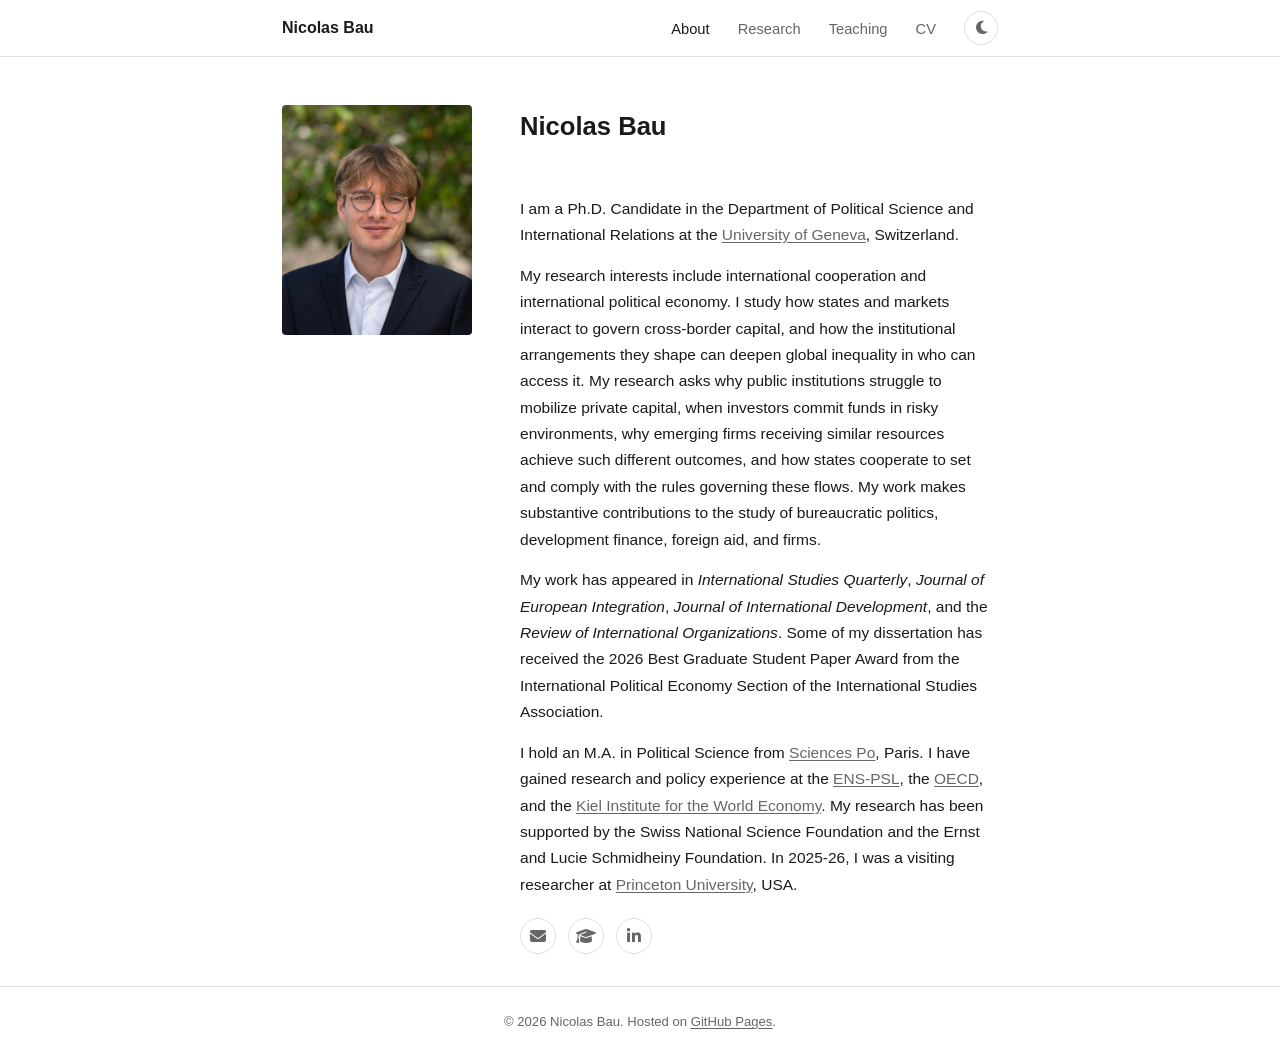
==== index.html @ 44554282 "Revise order of topics in research interests section Reordered topics in research interests for clar" ====
<!DOCTYPE html>
<html lang="en">
<head>
    <meta charset="UTF-8">
    <meta name="viewport" content="width=device-width, initial-scale=1.0">
    <title>Nicolas Bau</title>
    <link rel="stylesheet" href="style.css">
    <link rel="preconnect" href="https://fonts.googleapis.com">
    <link rel="preconnect" href="https://fonts.gstatic.com" crossorigin>
    <link href="https://fonts.googleapis.com/css2?family=Source+Sans+3:wght@300;400;600;700&family=Source+Serif+4:wght@400;600&display=swap" rel="stylesheet">
    <link rel="stylesheet" href="https://cdnjs.cloudflare.com/ajax/libs/font-awesome/6.5.1/css/all.min.css">
</head>
<body>

    <!-- Navigation -->
    <nav class="navbar">
        <div class="nav-container">
            <a href="index.html" class="nav-name">Nicolas Bau</a>
            <button class="nav-toggle" aria-label="Toggle navigation">
                <span></span><span></span><span></span>
            </button>
            <ul class="nav-links">
                <li><a href="index.html" class="active">About</a></li>
                <li><a href="research.html">Research</a></li>
                <li><a href="teaching.html">Teaching</a></li>
                <li><a href="cv.html">CV</a></li>
            </ul>
            <button class="theme-toggle" aria-label="Toggle dark mode" title="Toggle dark/light mode">
                <i class="fas fa-moon"></i>
            </button>
        </div>
    </nav>

    <!-- Main Content -->
    <main class="container">
        <section class="about-section">
            <div class="about-photo">
                <img src="photo.jpg" alt="Nicolas Bau">
            </div>
            <div class="about-text">
                <h1>Nicolas Bau</h1>
                <p class="subtitle"><br></p>
                <p class="bio">
                    I am a Ph.D. Candidate in the Department of Political Science and International Relations at the <a href="https://www.unige.ch/sciences-societe/speri/" target="_blank" class="bio-link">University of Geneva</a>, Switzerland. 

                </p>
                <p class="bio">
                    My research interests include international cooperation and international political economy. I study how states and markets interact to govern cross-border capital, and how the institutional arrangements they shape can deepen global inequality in who can access it. My research asks why public institutions struggle to mobilize private capital, when investors commit funds in risky environments, why emerging firms receiving similar resources achieve such different outcomes, and how states cooperate to set and comply with the rules governing these flows. My work makes substantive contributions to the study of bureaucratic politics, development finance, foreign aid, and firms. 

                    
                </p>

                <p class="bio">
                My work has appeared in <em>International Studies Quarterly</em>, <em>Journal of European Integration</em>, <em>Journal of International Development</em>, and the <em>Review of International Organizations</em>. Some of my dissertation has received the 2026 Best Graduate Student Paper Award from the International Political Economy Section of the International Studies Association.  
                    </p>

                <p class="bio">
                    I hold an M.A. in Political Science from <a href="https://www.sciencespo.fr/ecole-recherche/en/" target="_blank" class="bio-link">Sciences Po</a>, Paris. I have gained research and policy experience at the <a href="https://www.ens.psl.eu" target="_blank" class="bio-link">ENS-PSL</a>, the <a href="https://www.oecd.org/en/about/committees/development-assistance-committee.html" target="_blank" class="bio-link">OECD</a>, and the <a href="https://www.kielinstitut.de/?" target="_blank" class="bio-link">Kiel Institute for the World Economy</a>. My research has been supported by the Swiss National Science Foundation and the Ernst and Lucie Schmidheiny Foundation. In 2025-26, I was a visiting researcher at <a href="https://politics.princeton.edu/" target="_blank" class="bio-link">Princeton University</a>, USA. 
 
                </p>

                <div class="contact-links">
                    <a href="mailto:nicolas.bau@unige.ch" title="Email"><i class="fas fa-envelope"></i></a>
                    <a href="https://scholar.google.com/citations?user=7ZSGZasAAAAJ&hl=fr&oi=ao" title="Google Scholar" target="_blank"><i class="fas fa-graduation-cap"></i></a>
                    <a href="https://www.linkedin.com/in/nicolasbau/" title="LinkedIn" target="_blank"><i class="fab fa-linkedin-in"></i></a>
                </div>
            </div>
        </section>
    </main>

    <footer>
        <div class="container">
            <p>&copy; 2026 Nicolas Bau. Hosted on <a href="https://pages.github.com/" target="_blank">GitHub Pages</a>.</p>
        </div>
    </footer>

    <script src="script.js"></script>
</body>
</html>
---- style.css ----
/* ── Reset & Base ───────────────────────────────── */
*, *::before, *::after {
    margin: 0;
    padding: 0;
    box-sizing: border-box;
}

:root {
    --text:       #1a1a1a;
    --text-light: #666;
    --bg:         #fff;
    --bg-card:    #fff;
    --border:     #e0e0e0;
    --radius:     4px;
}

html { scroll-behavior: smooth; }

body {
    font-family: -apple-system, BlinkMacSystemFont, "Segoe UI", Roboto, "Helvetica Neue", Arial, sans-serif;
    font-size: 16px;
    line-height: 1.7;
    color: var(--text);
    background: var(--bg);
    min-height: 100vh;
    display: flex;
    flex-direction: column;
    transition: background-color 0.25s, color 0.25s;
}

a {
    color: inherit;
    text-decoration: none;
    transition: color 0.15s;
}

/* ── Container ─────────────────────────────────── */
.container {
    max-width: 780px;
    margin: 0 auto;
    padding: 0 2rem;
}

/* ── Navigation ────────────────────────────────── */
.navbar {
    background: var(--bg);
    border-bottom: 1px solid var(--border);
    position: sticky;
    top: 0;
    z-index: 100;
    transition: background 0.25s, border-color 0.25s;
}

.nav-container {
    max-width: 780px;
    margin: 0 auto;
    padding: 0 2rem;
    display: flex;
    align-items: center;
    height: 56px;
    gap: 1rem;
}

.nav-name {
    font-weight: 600;
    font-size: 1rem;
    color: var(--text);
    flex-shrink: 0;
}

.nav-name:hover { color: var(--text-light); }

.nav-links {
    list-style: none;
    display: flex;
    gap: 0.25rem;
    margin-left: auto;
}

.nav-links a {
    color: var(--text-light);
    padding: 0.35rem 0.75rem;
    border-radius: var(--radius);
    font-size: 0.92rem;
    transition: color 0.15s;
}

.nav-links a:hover,
.nav-links a.active {
    color: var(--text);
}

/* Mobile nav toggle */
.nav-toggle {
    display: none;
    background: none;
    border: none;
    cursor: pointer;
    padding: 0.5rem;
    margin-left: auto;
}

.nav-toggle span {
    display: block;
    width: 22px;
    height: 2px;
    background: var(--text);
    margin: 5px 0;
    transition: 0.3s;
}

/* Theme toggle */
.theme-toggle {
    background: none;
    border: 1px solid var(--border);
    border-radius: 50%;
    width: 34px;
    height: 34px;
    cursor: pointer;
    display: flex;
    align-items: center;
    justify-content: center;
    font-size: 0.95rem;
    color: var(--text-light);
    transition: all 0.2s;
    flex-shrink: 0;
}

.theme-toggle:hover {
    color: var(--text);
    border-color: var(--text-light);
}

/* ── About Section ─────────────────────────────── */
.about-section {
    display: flex;
    gap: 3rem;
    align-items: flex-start;
    padding: 3rem 0 2rem;
}

.about-photo { flex-shrink: 0; }

.about-photo img {
    width: 190px;
    height: 230px;
    object-fit: cover;
    border-radius: var(--radius);
    display: block;
}

.about-text h1 {
    font-size: 1.6rem;
    font-weight: 600;
    color: var(--text);
    margin-bottom: 0.15rem;
}

.subtitle {
    color: var(--text-light);
    font-size: 1rem;
    margin-bottom: 1.1rem;
}

.bio {
    font-size: 0.97rem;
    color: var(--text);
    margin-bottom: 0.9rem;
    line-height: 1.7;
}

.bio-link {
    color: var(--text-light);
    text-decoration: underline;
    text-underline-offset: 2px;
}

.bio-link:hover { color: var(--text); }

.contact-links {
    display: flex;
    gap: 0.75rem;
    margin-top: 1.25rem;
}

.contact-links a {
    display: flex;
    align-items: center;
    justify-content: center;
    width: 36px;
    height: 36px;
    border-radius: 50%;
    border: 1px solid var(--border);
    color: var(--text-light);
    font-size: 1rem;
    transition: color 0.15s, border-color 0.15s;
}

.contact-links a:hover {
    color: var(--text);
    border-color: var(--text-light);
}

/* ── Page Header ───────────────────────────────── */
.page-header {
    padding: 2.8rem 0 0;
    margin-bottom: 2.2rem;
}

.page-header h1 {
    font-size: 1.5rem;
    font-weight: 600;
    color: var(--text);
}

/* ── Research Sections ─────────────────────────── */
.research-category {
    margin-bottom: 2rem;
}

.research-category h2 {
    font-size: 0.78rem;
    font-weight: 600;
    color: var(--text-light);
    text-transform: uppercase;
    letter-spacing: 0.09em;
    margin-bottom: 1.2rem;
    padding-bottom: 0.4rem;
    border-bottom: 1px solid var(--border);
}

.paper {
    margin-bottom: 1.5rem;
    padding-bottom: 1.5rem;
    border-bottom: 1px solid var(--border);
}

.paper:last-child { border-bottom: none; }

.paper-num {
    color: var(--text-light);
    font-size: 0.88rem;
    margin-right: 0.1rem;
}

.paper-title {
    font-size: 0.97rem;
    font-weight: 500;
    color: var(--text);
    margin-bottom: 0.2rem;
    line-height: 1.5;
}

.paper-title a {
    color: inherit;
    text-decoration: none;
}

.paper-title a:hover { text-decoration: underline; text-underline-offset: 2px; }

.paper-authors {
    font-size: 0.9rem;
    color: var(--text-light);
    margin-bottom: 0.15rem;
}

.paper-venue {
    font-size: 0.9rem;
    color: var(--text-light);
    margin-bottom: 0.35rem;
}

.paper-status {
    display: block;
    font-size: 0.9rem;
    font-style: italic;
    color: var(--text-light);
    margin-bottom: 0.3rem;
}

.paper-actions {
    display: flex;
    flex-wrap: wrap;
    gap: 0.4rem;
    align-items: flex-start;
    margin-top: 0.4rem;
}

.paper-links {
    display: flex;
    flex-wrap: wrap;
    gap: 0.4rem;
    margin-top: 0.35rem;
}

.paper-links a,
.paper-actions > a {
    display: inline-block;
    font-size: 0.82rem;
    padding: 1px 9px;
    border: 1px solid var(--border);
    border-radius: 3px;
    color: var(--text-light);
    transition: color 0.15s, border-color 0.15s;
}

.paper-links a:hover,
.paper-actions > a:hover {
    color: var(--text);
    border-color: var(--text-light);
}

/* Abstract toggle */
details.paper-abstract {
    display: block;
    margin-top: 0.35rem;
    margin-bottom: 0.1rem;
}

details.paper-abstract summary {
    font-size: 0.84rem;
    color: var(--text-light);
    cursor: pointer;
    padding: 0;
    border: none;
    background: none;
    display: inline-flex;
    align-items: center;
    gap: 0.3rem;
    list-style: none;
    user-select: none;
    transition: color 0.15s;
}

details.paper-abstract summary::-webkit-details-marker { display: none; }

details.paper-abstract summary::before {
    content: "▸";
    font-size: 0.65rem;
    display: inline-block;
    transition: transform 0.15s;
}

details.paper-abstract[open] summary::before {
    transform: rotate(90deg);
}

details.paper-abstract summary:hover { color: var(--text); }

details.paper-abstract .abstract-content {
    margin-top: 0.5rem;
    padding-left: 0.85rem;
    border-left: 2px solid var(--border);
    font-size: 0.9rem;
    line-height: 1.65;
    color: var(--text-light);
}

/* ── Works in Progress ─────────────────────────── */
.wip-list {
    list-style: none;
    padding: 0;
}

.wip-list li {
    font-size: 0.95rem;
    color: var(--text);
    padding: 0.45rem 0;
    padding-left: 1.1rem;
    position: relative;
    border-bottom: 1px solid var(--border);
}

.wip-list li:last-child { border-bottom: none; }

.wip-list li::before {
    content: "–";
    position: absolute;
    left: 0;
    color: var(--text-light);
}

.wip-coauthors {
    color: var(--text-light);
    font-size: 0.9rem;
}

/* ── Teaching ──────────────────────────────────── */
.course {
    margin-bottom: 1.6rem;
    padding-bottom: 1.6rem;
    border-bottom: 1px solid var(--border);
}

.course:last-child { border-bottom: none; }

.course h3 {
    font-size: 0.97rem;
    font-weight: 500;
    color: var(--text);
    margin-bottom: 0.15rem;
}

.course-meta {
    font-size: 0.88rem;
    color: var(--text-light);
    margin-bottom: 0.6rem;
}

.course p {
    font-size: 0.92rem;
    color: var(--text-light);
    line-height: 1.65;
}

/* ── CV Page ───────────────────────────────────── */
.cv-download {
    display: inline-flex;
    align-items: center;
    gap: 0.5rem;
    padding: 0.55rem 1.25rem;
    border: 1px solid var(--border);
    border-radius: var(--radius);
    color: var(--text-light);
    font-size: 0.92rem;
    font-weight: 500;
    transition: color 0.15s, border-color 0.15s;
}

.cv-download:hover {
    color: var(--text);
    border-color: var(--text-light);
}

.cv-embed {
    margin-top: 1.5rem;
    width: 100%;
    height: 800px;
    border: 1px solid var(--border);
    border-radius: var(--radius);
}

/* ── Footer ────────────────────────────────────── */
footer {
    margin-top: auto;
    padding: 1.5rem 0;
    text-align: center;
    font-size: 0.82rem;
    color: var(--text-light);
    border-top: 1px solid var(--border);
}

footer a {
    color: var(--text-light);
    text-decoration: underline;
    text-underline-offset: 2px;
}

/* ── Dark Mode ─────────────────────────────────── */
[data-theme="dark"] {
    --text:       #e0e0e0;
    --text-light: #999;
    --bg:         #1a1a1a;
    --bg-card:    #242424;
    --border:     #333;
}

/* ── Responsive ────────────────────────────────── */
@media (max-width: 680px) {
    .about-section {
        flex-direction: column;
        align-items: center;
        text-align: center;
        gap: 1.5rem;
        padding: 2rem 0;
    }

    .about-photo img { width: 150px; height: 185px; }

    .contact-links { justify-content: center; }

    .nav-toggle { display: flex; flex-direction: column; }

    .nav-links {
        display: none;
        position: absolute;
        top: 56px;
        left: 0;
        right: 0;
        background: var(--bg);
        border-bottom: 1px solid var(--border);
        flex-direction: column;
        padding: 0.75rem 2rem;
        gap: 0;
    }

    .nav-links.open { display: flex; }

    .nav-links a {
        display: block;
        padding: 0.6rem 0;
        border-bottom: 1px solid var(--border);
    }

    .nav-links a:last-child { border-bottom: none; }

    /* hide theme toggle next to hamburger on mobile, keep it in nav */
    .nav-toggle { order: 2; margin-left: auto; }
    .theme-toggle { order: 3; }
}
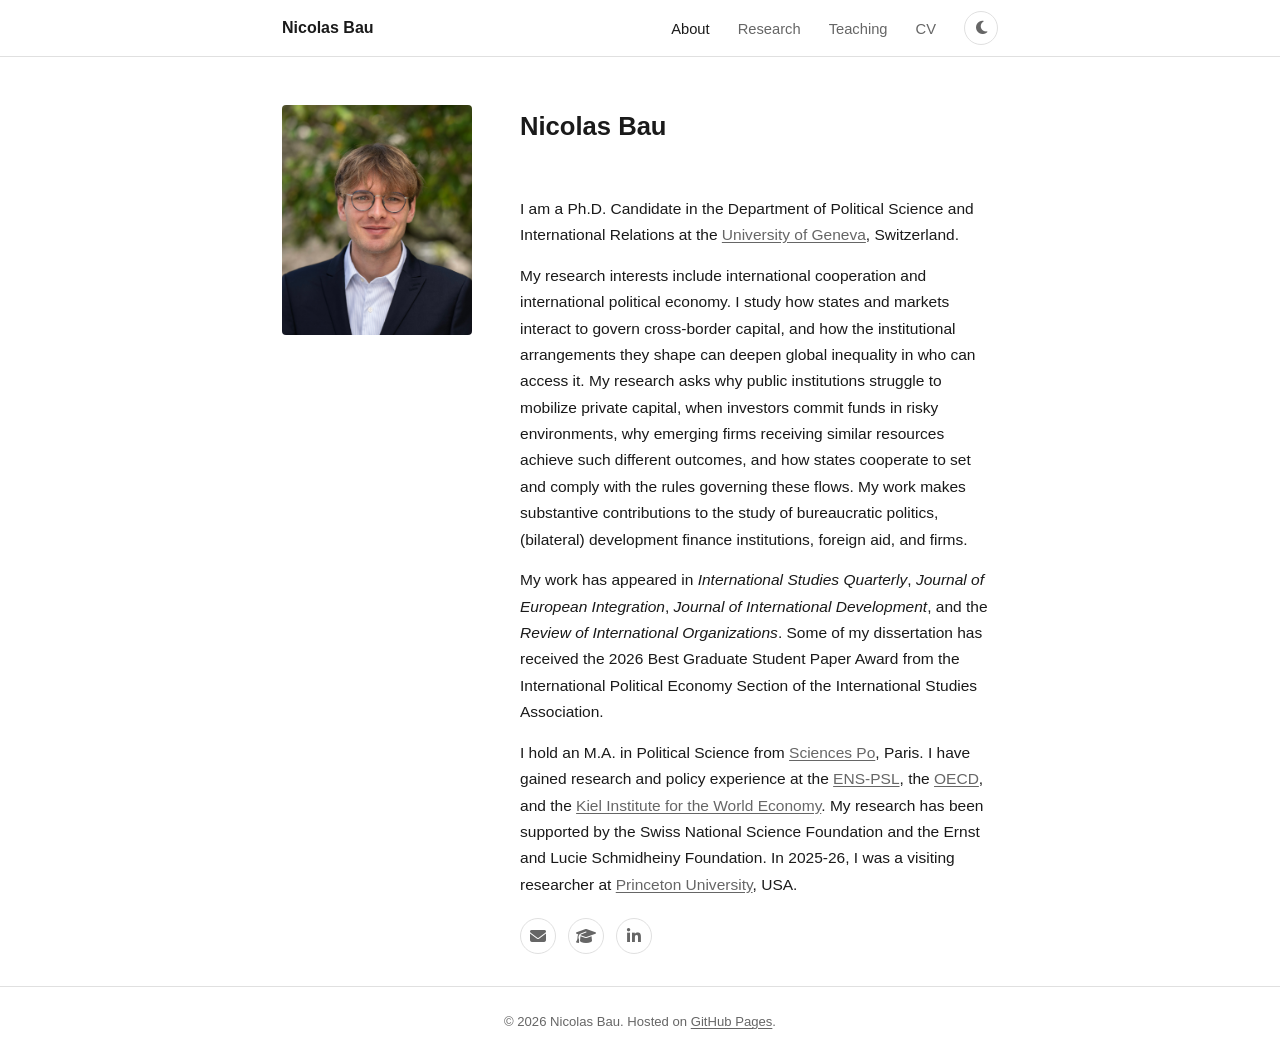
==== commit e535bb5e: "Refine research interests description Updated research interests to include 'bilateral' in developme" ====
--- a/index.html
+++ b/index.html
@@ -45,7 +45,7 @@
 
                 </p>
                 <p class="bio">
-                    My research interests include international cooperation and international political economy. I study how states and markets interact to govern cross-border capital, and how the institutional arrangements they shape can deepen global inequality in who can access it. My research asks why public institutions struggle to mobilize private capital, when investors commit funds in risky environments, why emerging firms receiving similar resources achieve such different outcomes, and how states cooperate to set and comply with the rules governing these flows. My work makes substantive contributions to the study of bureaucratic politics, development finance, foreign aid, and firms. 
+                    My research interests include international cooperation and international political economy. I study how states and markets interact to govern cross-border capital, and how the institutional arrangements they shape can deepen global inequality in who can access it. My research asks why public institutions struggle to mobilize private capital, when investors commit funds in risky environments, why emerging firms receiving similar resources achieve such different outcomes, and how states cooperate to set and comply with the rules governing these flows. My work makes substantive contributions to the study of bureaucratic politics, (bilateral) development finance institutions, foreign aid, and firms. 
 
                     
                 </p>
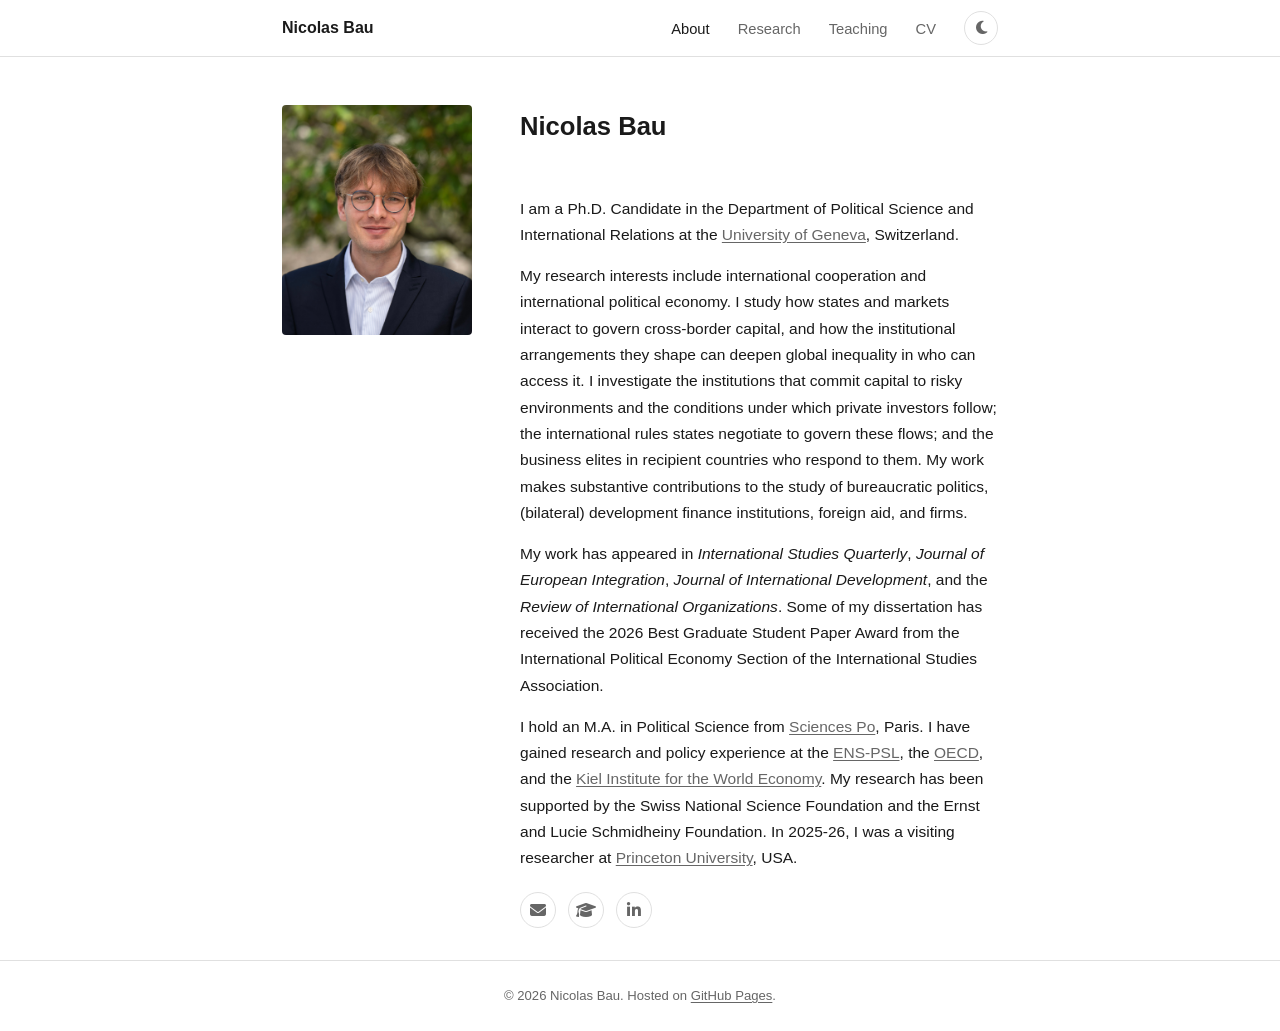
==== commit 62352895: "Update index.html" ====
--- a/index.html
+++ b/index.html
@@ -45,7 +45,7 @@
 
                 </p>
                 <p class="bio">
-                    My research interests include international cooperation and international political economy. I study how states and markets interact to govern cross-border capital, and how the institutional arrangements they shape can deepen global inequality in who can access it. My research asks why public institutions struggle to mobilize private capital, when investors commit funds in risky environments, why emerging firms receiving similar resources achieve such different outcomes, and how states cooperate to set and comply with the rules governing these flows. My work makes substantive contributions to the study of bureaucratic politics, (bilateral) development finance institutions, foreign aid, and firms. 
+                    My research interests include international cooperation and international political economy. I study how states and markets interact to govern cross-border capital, and how the institutional arrangements they shape can deepen global inequality in who can access it. I investigate the institutions that commit capital to risky environments and the conditions under which private investors follow; the international rules states negotiate to govern these flows; and the business elites in recipient countries who respond to them. My work makes substantive contributions to the study of bureaucratic politics, (bilateral) development finance institutions, foreign aid, and firms. 
 
                     
                 </p>
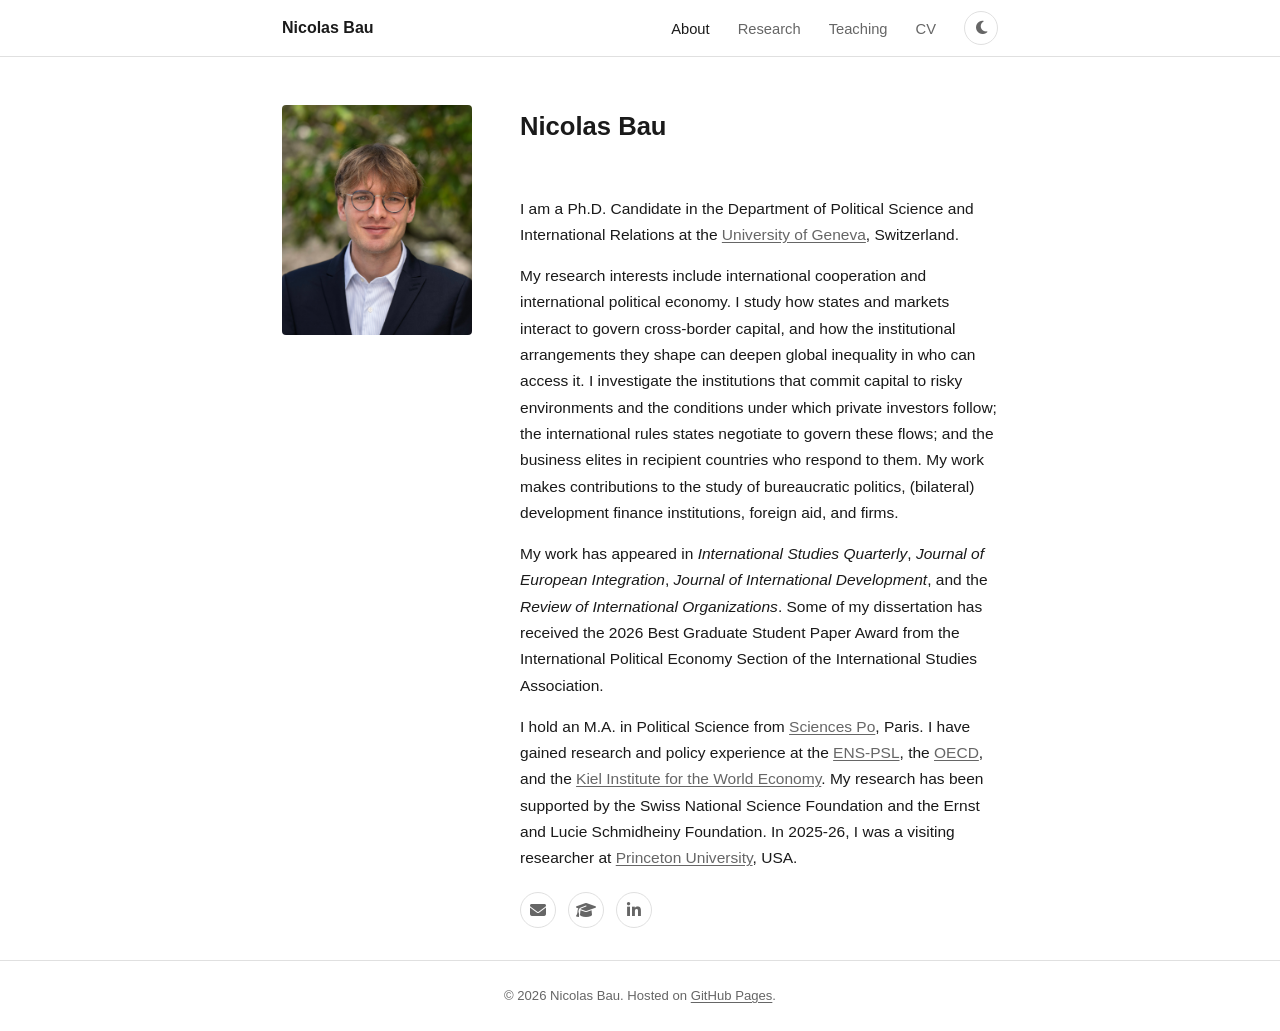
==== commit be9a16b2: "Edit research interests description in index.html Removed the word 'substantive' from the research i" ====
--- a/index.html
+++ b/index.html
@@ -45,7 +45,7 @@
 
                 </p>
                 <p class="bio">
-                    My research interests include international cooperation and international political economy. I study how states and markets interact to govern cross-border capital, and how the institutional arrangements they shape can deepen global inequality in who can access it. I investigate the institutions that commit capital to risky environments and the conditions under which private investors follow; the international rules states negotiate to govern these flows; and the business elites in recipient countries who respond to them. My work makes substantive contributions to the study of bureaucratic politics, (bilateral) development finance institutions, foreign aid, and firms. 
+                    My research interests include international cooperation and international political economy. I study how states and markets interact to govern cross-border capital, and how the institutional arrangements they shape can deepen global inequality in who can access it. I investigate the institutions that commit capital to risky environments and the conditions under which private investors follow; the international rules states negotiate to govern these flows; and the business elites in recipient countries who respond to them. My work makes contributions to the study of bureaucratic politics, (bilateral) development finance institutions, foreign aid, and firms. 
 
                     
                 </p>
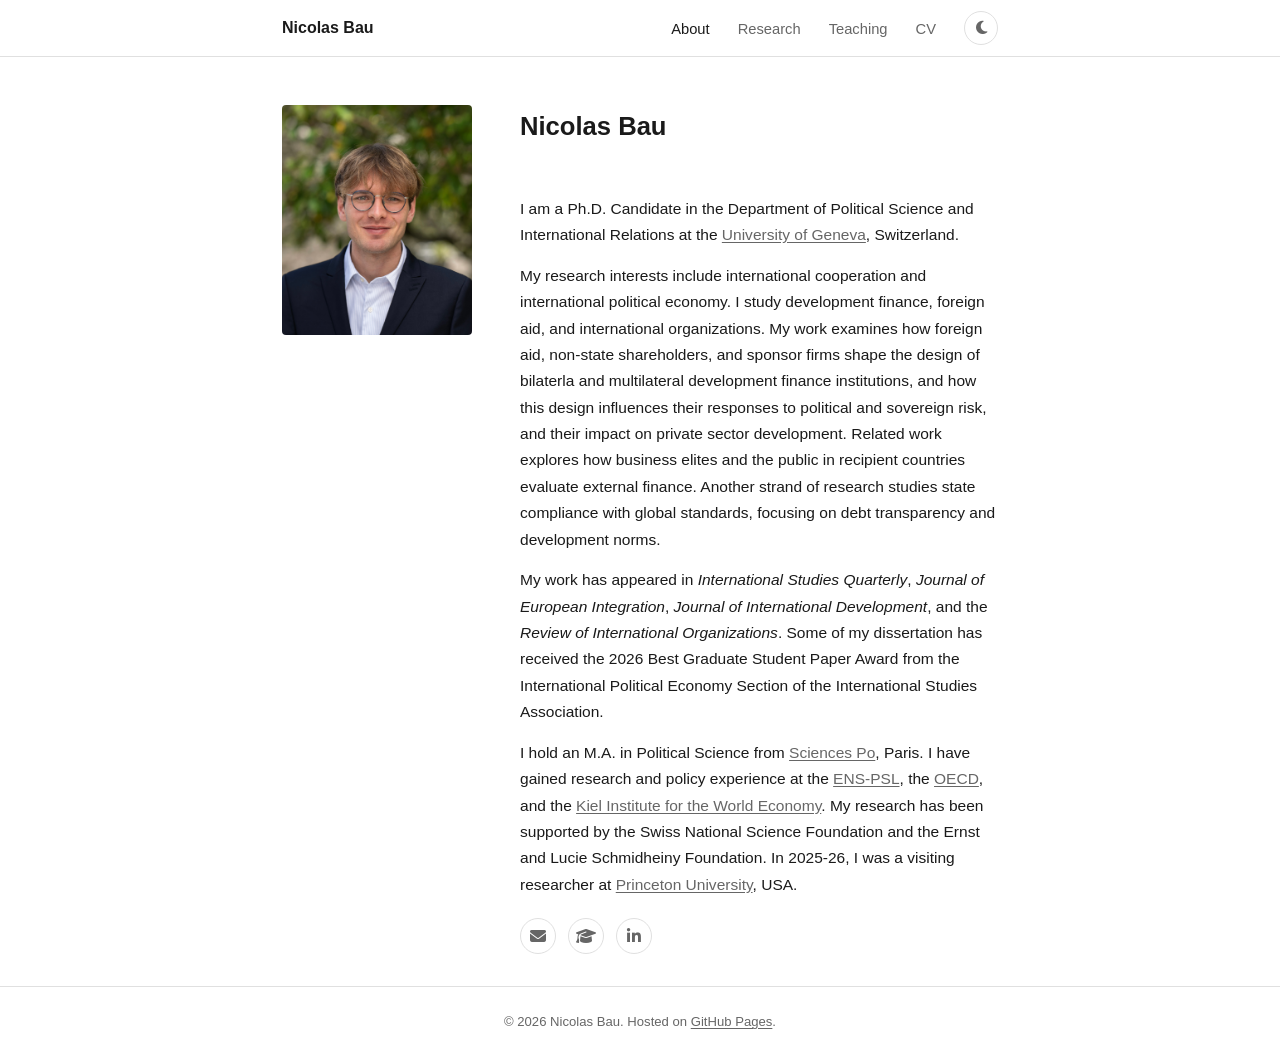
==== commit c3c5fbbb: "Update index.html" ====
--- a/index.html
+++ b/index.html
@@ -45,7 +45,7 @@
 
                 </p>
                 <p class="bio">
-                    My research interests include international cooperation and international political economy. I study how states and markets interact to govern cross-border capital, and how the institutional arrangements they shape can deepen global inequality in who can access it. I investigate the institutions that commit capital to risky environments and the conditions under which private investors follow; the international rules states negotiate to govern these flows; and the business elites in recipient countries who respond to them. My work makes contributions to the study of bureaucratic politics, (bilateral) development finance institutions, foreign aid, and firms. 
+                    My research interests include international cooperation and international political economy. I study development finance, foreign aid, and international organizations. My work examines how foreign aid, non-state shareholders, and sponsor firms shape the design of bilaterla and multilateral development finance institutions, and how this design influences their responses to political and sovereign risk, and their impact on private sector development. Related work explores how business elites and the public in recipient countries evaluate external finance. Another strand of research studies state compliance with global standards, focusing on debt transparency and development norms.
 
                     
                 </p>
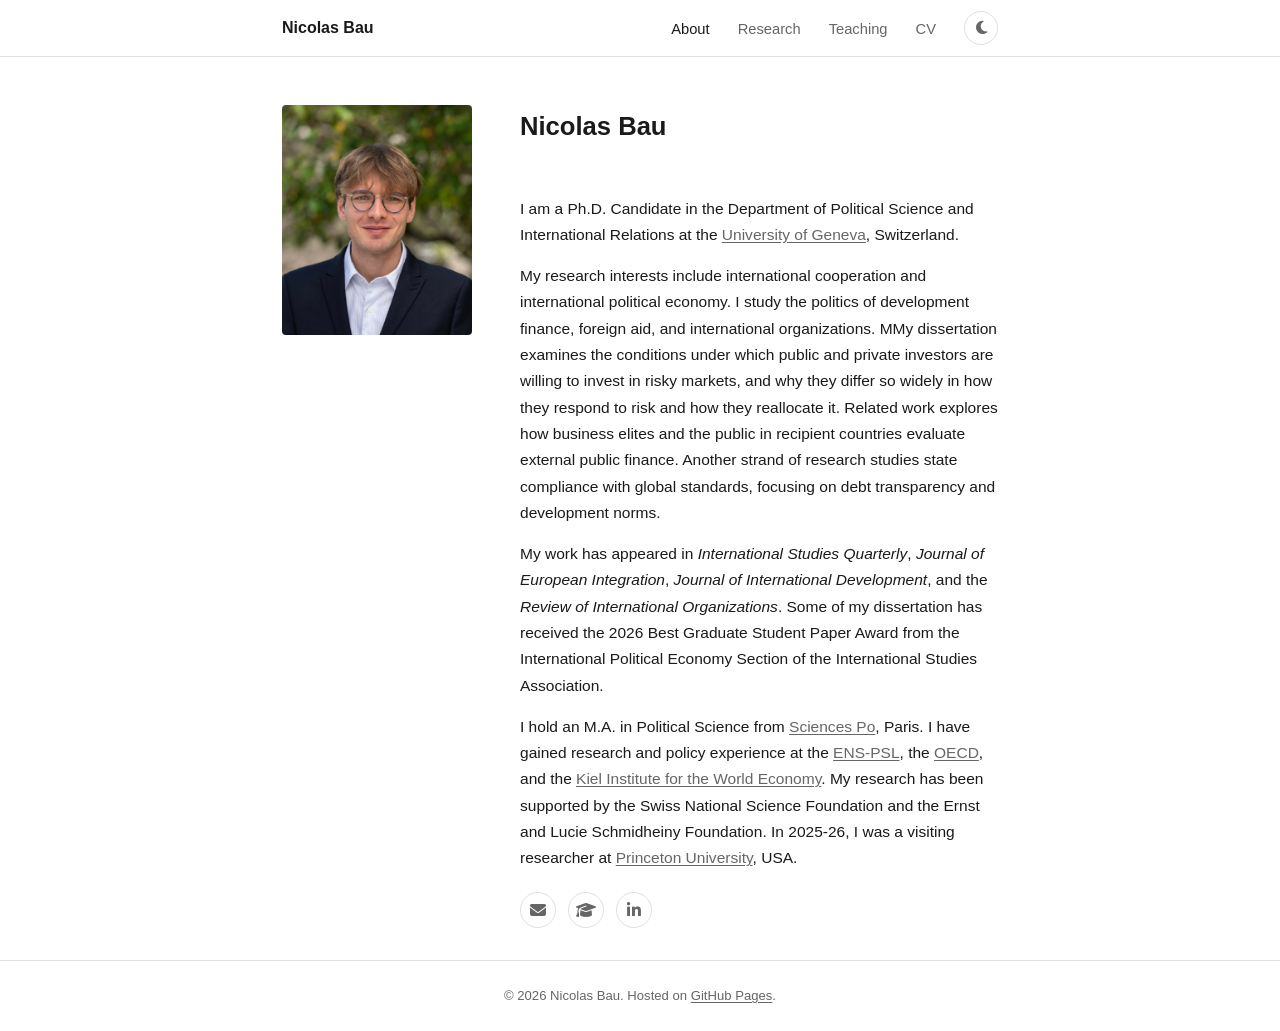
==== commit 69bcec75: "Update index.html" ====
--- a/index.html
+++ b/index.html
@@ -45,7 +45,7 @@
 
                 </p>
                 <p class="bio">
-                    My research interests include international cooperation and international political economy. I study development finance, foreign aid, and international organizations. My work examines how foreign aid, non-state shareholders, and sponsor firms shape the design of bilaterla and multilateral development finance institutions, and how this design influences their responses to political and sovereign risk, and their impact on private sector development. Related work explores how business elites and the public in recipient countries evaluate external finance. Another strand of research studies state compliance with global standards, focusing on debt transparency and development norms.
+                    My research interests include international cooperation and international political economy. I study the politics of development finance, foreign aid, and international organizations. MMy dissertation examines the conditions under which public and private investors are willing to invest in risky markets, and why they differ so widely in how they respond to risk and how they reallocate it. Related work explores how business elites and the public in recipient countries evaluate external public finance. Another strand of research studies state compliance with global standards, focusing on debt transparency and development norms.
 
                     
                 </p>
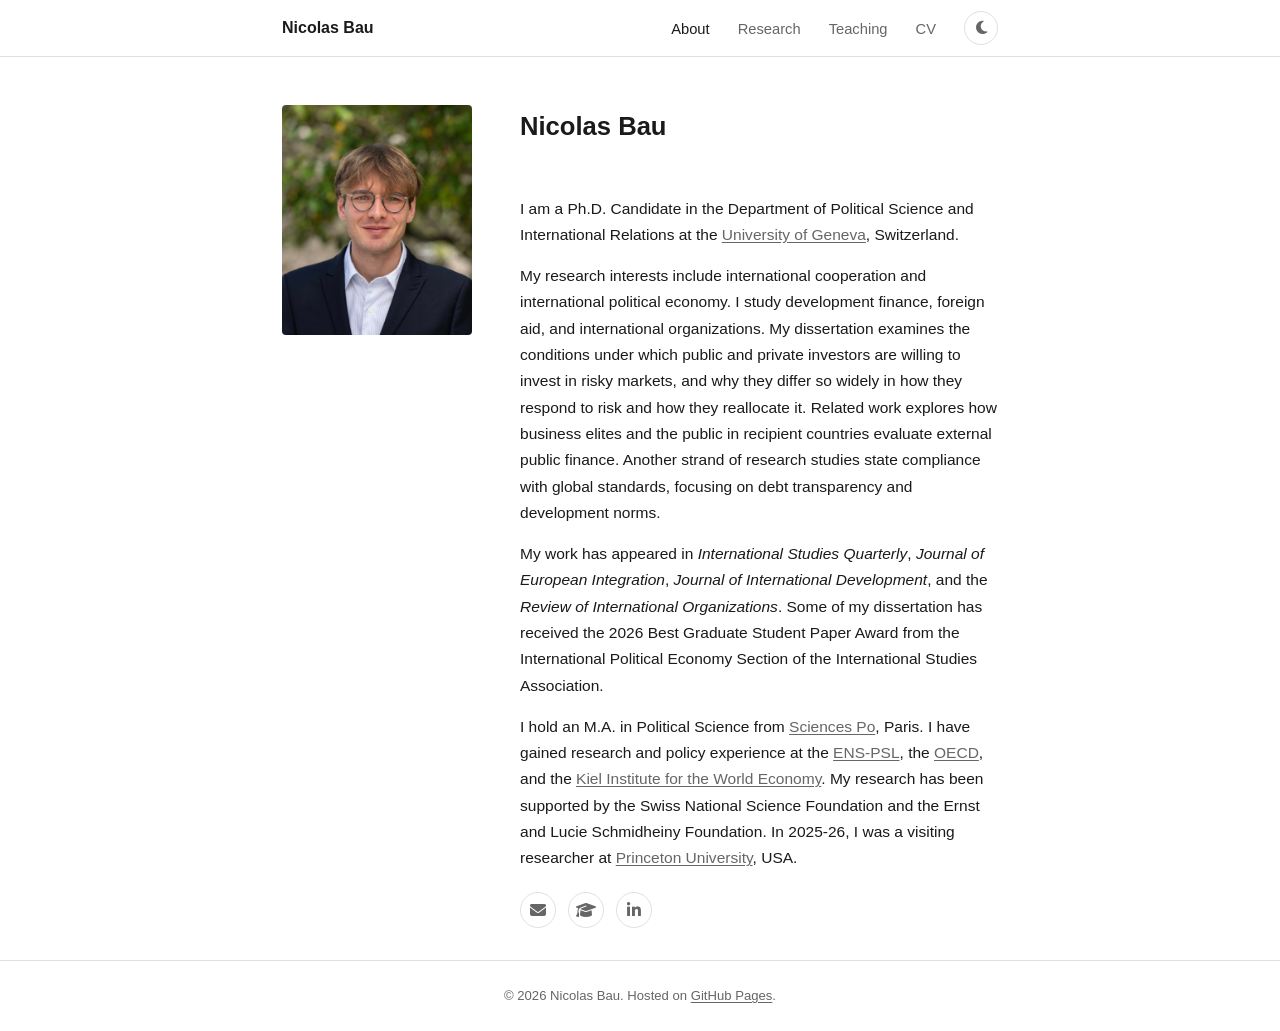
==== commit d921e87a: "Fix typographical error in research interests section" ====
--- a/index.html
+++ b/index.html
@@ -45,7 +45,7 @@
 
                 </p>
                 <p class="bio">
-                    My research interests include international cooperation and international political economy. I study the politics of development finance, foreign aid, and international organizations. MMy dissertation examines the conditions under which public and private investors are willing to invest in risky markets, and why they differ so widely in how they respond to risk and how they reallocate it. Related work explores how business elites and the public in recipient countries evaluate external public finance. Another strand of research studies state compliance with global standards, focusing on debt transparency and development norms.
+                    My research interests include international cooperation and international political economy. I study development finance, foreign aid, and international organizations. My dissertation examines the conditions under which public and private investors are willing to invest in risky markets, and why they differ so widely in how they respond to risk and how they reallocate it. Related work explores how business elites and the public in recipient countries evaluate external public finance. Another strand of research studies state compliance with global standards, focusing on debt transparency and development norms.
 
                     
                 </p>
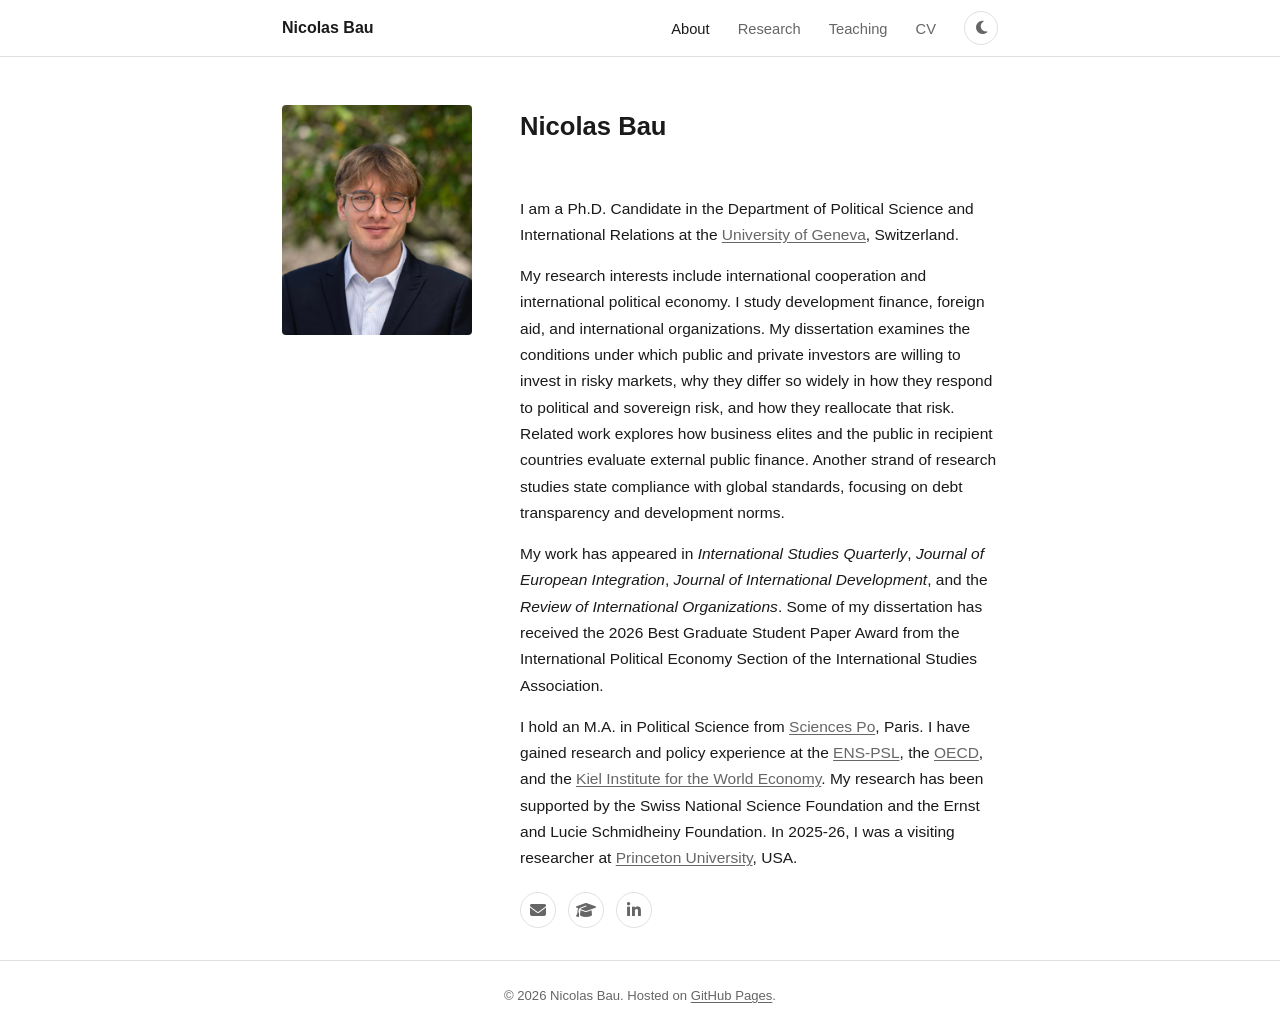
==== commit 0860e2e6: "Update index.html" ====
--- a/index.html
+++ b/index.html
@@ -45,7 +45,7 @@
 
                 </p>
                 <p class="bio">
-                    My research interests include international cooperation and international political economy. I study development finance, foreign aid, and international organizations. My dissertation examines the conditions under which public and private investors are willing to invest in risky markets, and why they differ so widely in how they respond to risk and how they reallocate it. Related work explores how business elites and the public in recipient countries evaluate external public finance. Another strand of research studies state compliance with global standards, focusing on debt transparency and development norms.
+                    My research interests include international cooperation and international political economy. I study development finance, foreign aid, and international organizations. My dissertation examines the conditions under which public and private investors are willing to invest in risky markets, why they differ so widely in how they respond to political and sovereign risk, and how they reallocate that risk. Related work explores how business elites and the public in recipient countries evaluate external public finance. Another strand of research studies state compliance with global standards, focusing on debt transparency and development norms.
 
                     
                 </p>
